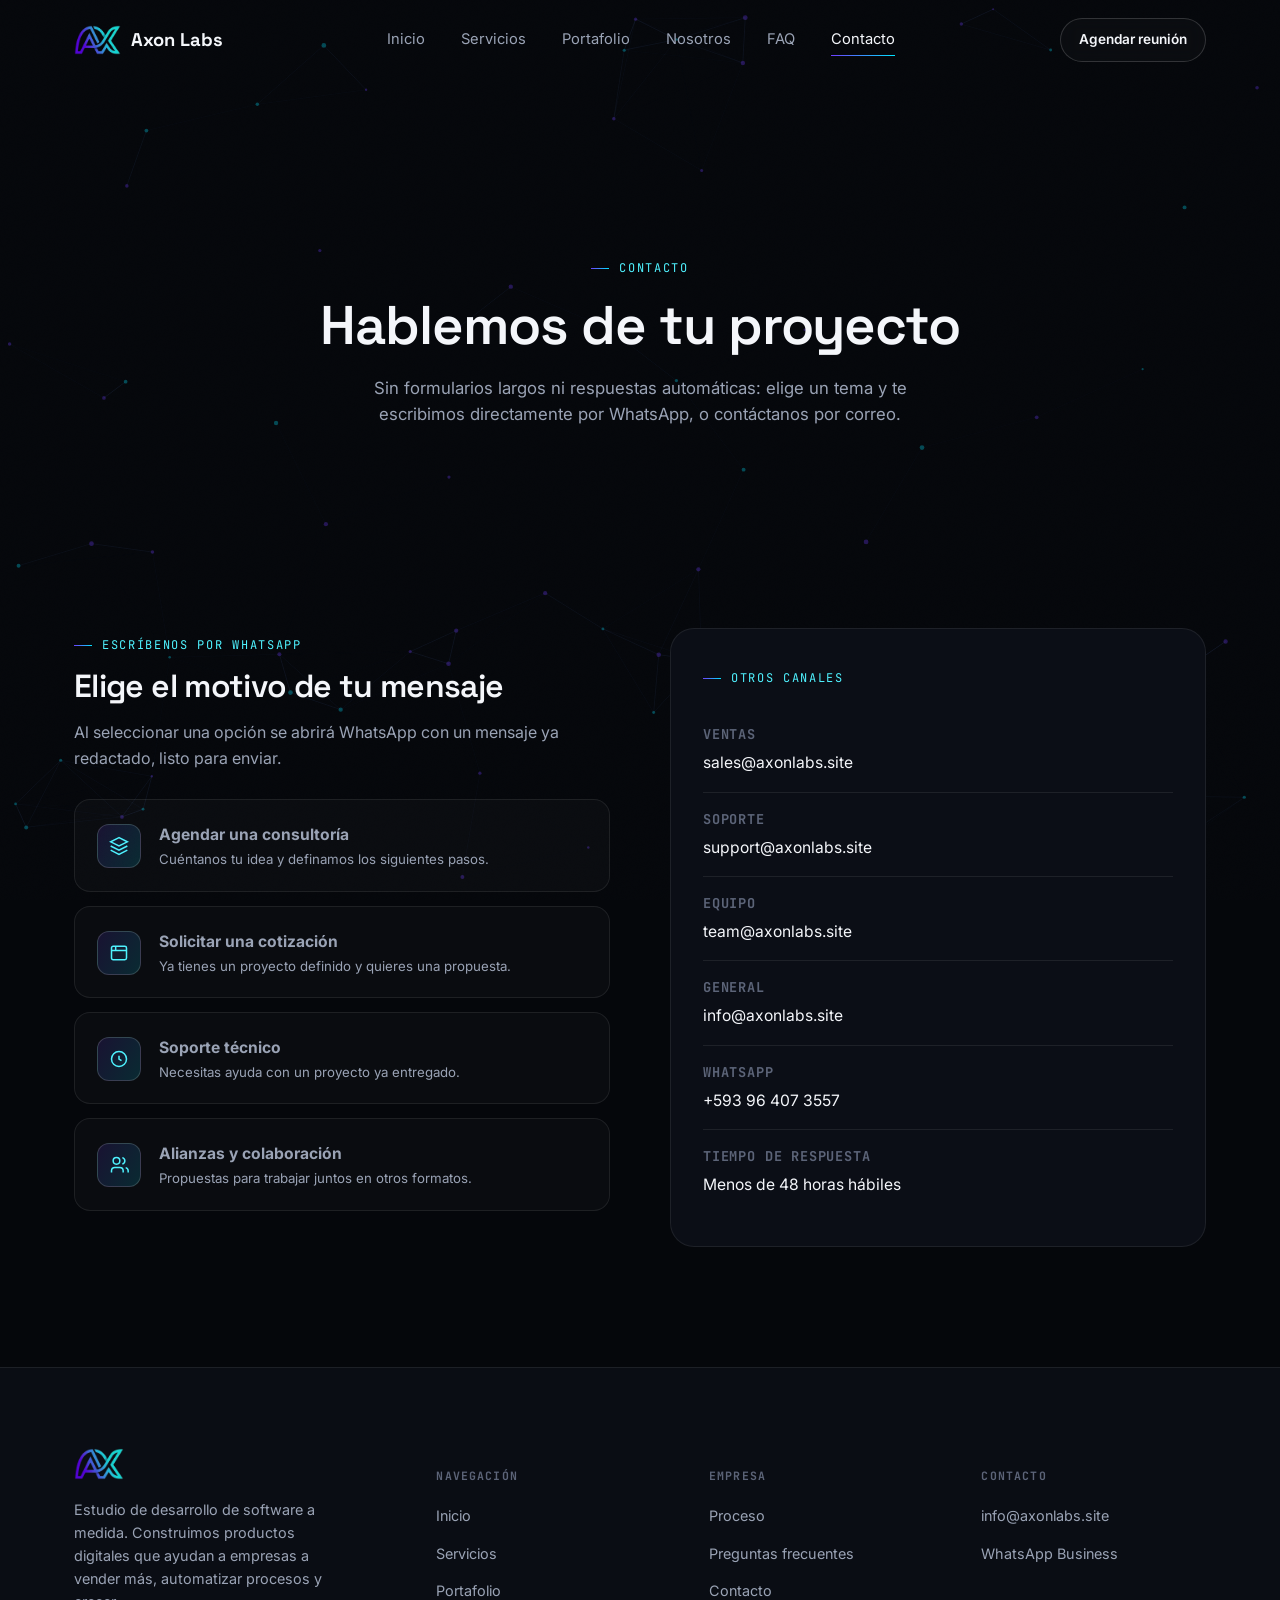
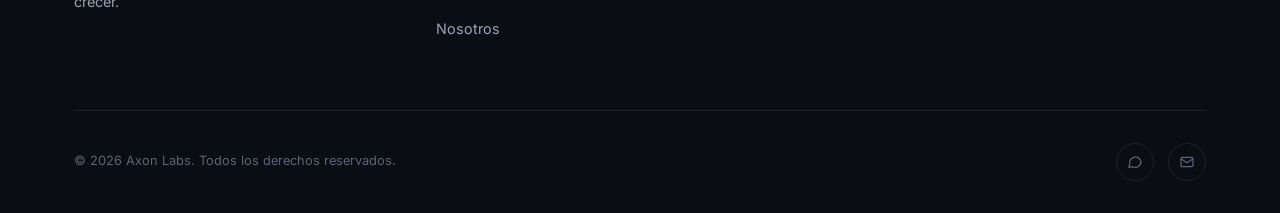
==== contacto.html @ 6f811371 "Add files via upload" ====
<!DOCTYPE html>
<html lang="es">
<head>
<meta charset="UTF-8">
<meta name="viewport" content="width=device-width, initial-scale=1.0">
<title>Contacto — Axon Labs</title>
<meta name="description" content="Agenda una reunión con Axon Labs por WhatsApp o escríbenos por correo. Sin formularios largos, respuesta directa.">
<link rel="canonical" href="https://axonlabs.site/contacto.html">
<meta property="og:type" content="website">
<meta property="og:title" content="Contacto — Axon Labs">
<meta property="og:description" content="Agenda una reunión con Axon Labs por WhatsApp o escríbenos por correo.">
<meta property="og:image" content="https://axonlabs.site/assets/og-image.png">
<meta property="og:url" content="https://axonlabs.site/contacto.html">
<link rel="icon" href="assets/favicon.ico" sizes="any">
<link rel="apple-touch-icon" href="assets/apple-touch-icon.png">
<link rel="manifest" href="assets/site.webmanifest">
<meta name="theme-color" content="#05070B">
<link rel="preconnect" href="https://fonts.googleapis.com">
<link rel="preconnect" href="https://fonts.gstatic.com" crossorigin>
<link href="https://fonts.googleapis.com/css2?family=Space+Grotesk:wght@500;600;700&family=Inter:wght@400;500;600;700&family=JetBrains+Mono:wght@400;500&display=swap" rel="stylesheet">
<link rel="stylesheet" href="css/style.css">
</head>
<body>
<a class="skip-link" href="#main">Saltar al contenido</a>
<canvas id="fx-canvas" aria-hidden="true"></canvas>
<div class="grain" aria-hidden="true"></div>

<header class="nav">
  <div class="container nav-inner">
    <a href="index.html" class="brand"><img src="assets/logo-mark-alpha.png" alt="Axon Labs">Axon Labs</a>
    <nav class="nav-links" id="nav-links">
      <a href="index.html" data-page="index.html">Inicio</a>
      <a href="servicios.html" data-page="servicios.html">Servicios</a>
      <a href="portafolio.html" data-page="portafolio.html">Portafolio</a>
      <a href="nosotros.html" data-page="nosotros.html">Nosotros</a>
      <a href="faq.html" data-page="faq.html">FAQ</a>
      <a href="contacto.html" data-page="contacto.html" class="active">Contacto</a>
    </nav>
    <div class="nav-actions">
      <a href="#agendar" class="btn btn-ghost btn-sm">Agendar reunión</a>
      <button class="nav-toggle" id="nav-toggle" aria-label="Abrir menú" aria-expanded="false">
        <svg viewBox="0 0 24 24" fill="none" stroke="currentColor" stroke-width="2"><line x1="3" y1="6" x2="21" y2="6"/><line x1="3" y1="12" x2="21" y2="12"/><line x1="3" y1="18" x2="21" y2="18"/></svg>
      </button>
    </div>
  </div>
</header>

<main id="main">
  <section class="page-hero">
    <div class="container">
      <span class="eyebrow">Contacto</span>
      <h1>Hablemos de tu proyecto</h1>
      <p>Sin formularios largos ni respuestas automáticas: elige un tema y te escribimos directamente por WhatsApp, o contáctanos por correo.</p>
    </div>
  </section>

  <section id="agendar">
    <div class="container">
      <div class="contact-grid">
        <div class="reveal">
          <span class="eyebrow">Escríbenos por WhatsApp</span>
          <h2 style="margin-top:14px;font-size:clamp(1.5rem,2.6vw,2rem);">Elige el motivo de tu mensaje</h2>
          <p style="color:var(--text-dim);margin:16px 0 28px;">Al seleccionar una opción se abrirá WhatsApp con un mensaje ya redactado, listo para enviar.</p>

          <a href="#" data-wa="consultoria" class="wa-option">
            <span class="wa-icon"><svg viewBox="0 0 24 24" fill="none" stroke="currentColor" stroke-width="1.8"><path d="M12 2 2 7l10 5 10-5-10-5zM2 17l10 5 10-5M2 12l10 5 10-5"/></svg></span>
            <span><strong>Agendar una consultoría</strong><span>Cuéntanos tu idea y definamos los siguientes pasos.</span></span>
          </a>
          <a href="#" data-wa="cotizacion" class="wa-option">
            <span class="wa-icon"><svg viewBox="0 0 24 24" fill="none" stroke="currentColor" stroke-width="1.8"><rect x="3" y="4" width="18" height="16" rx="2"/><path d="M3 9h18M8 4v5"/></svg></span>
            <span><strong>Solicitar una cotización</strong><span>Ya tienes un proyecto definido y quieres una propuesta.</span></span>
          </a>
          <a href="#" data-wa="soporte" class="wa-option">
            <span class="wa-icon"><svg viewBox="0 0 24 24" fill="none" stroke="currentColor" stroke-width="1.8"><circle cx="12" cy="12" r="9"/><path d="M12 8v4l3 2"/></svg></span>
            <span><strong>Soporte técnico</strong><span>Necesitas ayuda con un proyecto ya entregado.</span></span>
          </a>
          <a href="#" data-wa="alianza" class="wa-option">
            <span class="wa-icon"><svg viewBox="0 0 24 24" fill="none" stroke="currentColor" stroke-width="1.8"><path d="M17 21v-2a4 4 0 0 0-4-4H7a4 4 0 0 0-4 4v2M9 11a4 4 0 1 0 0-8 4 4 0 0 0 0 8ZM23 21v-2a4 4 0 0 0-3-3.87M16 3.13a4 4 0 0 1 0 7.75"/></svg></span>
            <span><strong>Alianzas y colaboración</strong><span>Propuestas para trabajar juntos en otros formatos.</span></span>
          </a>
        </div>

        <div class="reveal reveal-delay-1">
          <div class="contact-info-card">
            <span class="eyebrow">Otros canales</span>
            <div class="row" style="margin-top:20px;">
              <div>
                <strong>Ventas</strong>
                <a href="mailto:sales@axonlabs.site">sales@axonlabs.site</a>
              </div>
            </div>
            <div class="row">
              <div>
                <strong>Soporte</strong>
                <a href="mailto:support@axonlabs.site">support@axonlabs.site</a>
              </div>
            </div>
            <div class="row">
              <div>
                <strong>Equipo</strong>
                <a href="mailto:team@axonlabs.site">team@axonlabs.site</a>
              </div>
            </div>
            <div class="row">
              <div>
                <strong>General</strong>
                <a href="mailto:info@axonlabs.site">info@axonlabs.site</a>
              </div>
            </div>
            <div class="row">
              <div>
                <strong>WhatsApp</strong>
                <span class="val">+593 96 407 3557</span>
              </div>
            </div>
            <div class="row">
              <div>
                <strong>Tiempo de respuesta</strong>
                <span class="val">Menos de 48 horas hábiles</span>
              </div>
            </div>
          </div>
        </div>
      </div>
    </div>
  </section>
</main>

<footer>
  <div class="container">
    <div class="footer-grid">
      <div class="footer-brand">
        <img src="assets/logo-mark-alpha.png" alt="Axon Labs">
        <p>Estudio de desarrollo de software a medida. Construimos productos digitales que ayudan a empresas a vender más, automatizar procesos y crecer.</p>
      </div>
      <div class="footer-col">
        <h5>Navegación</h5>
        <ul><li><a href="index.html">Inicio</a></li><li><a href="servicios.html">Servicios</a></li><li><a href="portafolio.html">Portafolio</a></li><li><a href="nosotros.html">Nosotros</a></li></ul>
      </div>
      <div class="footer-col">
        <h5>Empresa</h5>
        <ul><li><a href="nosotros.html#proceso">Proceso</a></li><li><a href="faq.html">Preguntas frecuentes</a></li><li><a href="contacto.html">Contacto</a></li></ul>
      </div>
      <div class="footer-col">
        <h5>Contacto</h5>
        <ul><li><a href="mailto:info@axonlabs.site">info@axonlabs.site</a></li><li><a href="https://wa.me/593964073557" target="_blank" rel="noopener">WhatsApp Business</a></li></ul>
      </div>
    </div>
    <div class="footer-bottom">
      <span>© <span id="year"></span> Axon Labs. Todos los derechos reservados.</span>
      <div class="footer-social">
        <a href="https://wa.me/593964073557" target="_blank" rel="noopener" aria-label="WhatsApp"><svg viewBox="0 0 24 24" fill="none" stroke="currentColor" stroke-width="1.8"><path d="M21 11.5a8.5 8.5 0 0 1-12.4 7.5L3 20l1.1-5.4A8.5 8.5 0 1 1 21 11.5Z"/></svg></a>
        <a href="mailto:info@axonlabs.site" aria-label="Correo"><svg viewBox="0 0 24 24" fill="none" stroke="currentColor" stroke-width="1.8"><rect x="3" y="5" width="18" height="14" rx="2"/><path d="m3 7 9 6 9-6"/></svg></a>
      </div>
    </div>
  </div>
</footer>

<script>document.getElementById('year').textContent = new Date().getFullYear();</script>
<script src="js/main.js"></script>
<script src="js/contact.js"></script>
</body>
</html>
---- css/style.css ----
/* ============================================================
   AXON LABS — Design System
   Base: #05070B · Violet: #6F3DFF · Cyan: #00E5FF
   ============================================================ */

:root{
  --bg:            #05070B;
  --bg-elevated:   #0A0D14;
  --bg-card:       #0B0E16;
  --violet:        #6F3DFF;
  --violet-2:      #8B5CFF;
  --cyan:          #00E5FF;
  --cyan-2:        #4FF2FF;
  --text:          #F4F6FA;
  --text-dim:      #9AA3B5;
  --text-faint:    #5C6478;
  --border:        rgba(255,255,255,.08);
  --border-strong: rgba(255,255,255,.16);
  --surface:       rgba(255,255,255,.025);
  --surface-hover: rgba(255,255,255,.05);
  --glass:         rgba(12,15,22,.55);

  --grad-brand:    linear-gradient(120deg, var(--violet) 0%, var(--cyan) 100%);
  --grad-brand-soft: linear-gradient(120deg, rgba(111,61,255,.14) 0%, rgba(0,229,255,.14) 100%);
  --grad-text:     linear-gradient(100deg, #B9A4FF 0%, var(--cyan-2) 100%);

  --font-display: 'Space Grotesk', 'General Sans', sans-serif;
  --font-body:    'Inter', sans-serif;
  --font-mono:    'JetBrains Mono', monospace;

  --container: 1180px;
  --radius-sm: 10px;
  --radius-md: 16px;
  --radius-lg: 24px;

  --ease: cubic-bezier(.16,1,.3,1);
  --ease-soft: cubic-bezier(.4,0,.2,1);
}

*, *::before, *::after{ box-sizing:border-box; }
html{ scroll-behavior:smooth; }
@media (prefers-reduced-motion: reduce){
  html{ scroll-behavior:auto; }
  *, *::before, *::after{ animation-duration:.001ms !important; animation-iteration-count:1 !important; transition-duration:.001ms !important; scroll-behavior:auto !important; }
}

body{
  margin:0;
  background:var(--bg);
  color:var(--text);
  font-family:var(--font-body);
  font-size:16px;
  line-height:1.6;
  -webkit-font-smoothing:antialiased;
  text-rendering:optimizeLegibility;
  overflow-x:hidden;
}

img{ max-width:100%; display:block; }
a{ color:inherit; text-decoration:none; }
ul{ margin:0; padding:0; list-style:none; }
button{ font-family:inherit; }

::selection{ background:var(--violet); color:#fff; }

:focus-visible{
  outline:2px solid var(--cyan);
  outline-offset:3px;
  border-radius:4px;
}

.container{
  width:100%;
  max-width:var(--container);
  margin:0 auto;
  padding:0 24px;
}

@media (max-width:640px){
  .container{ padding:0 20px; }
}

/* ---------- Typography ---------- */
h1,h2,h3,h4{
  font-family:var(--font-display);
  font-weight:600;
  line-height:1.08;
  letter-spacing:-.02em;
  margin:0;
}
.eyebrow{
  font-family:var(--font-mono);
  font-size:.75rem;
  letter-spacing:.14em;
  text-transform:uppercase;
  color:var(--cyan-2);
  display:inline-flex;
  align-items:center;
  gap:10px;
}
.eyebrow::before{
  content:'';
  width:18px; height:1px;
  background:var(--grad-brand);
}
.section-head{
  max-width:640px;
  margin-bottom:56px;
}
.section-head h2{
  font-size:clamp(1.9rem, 3.4vw, 2.7rem);
  margin-top:14px;
}
.section-head p{
  color:var(--text-dim);
  font-size:1.05rem;
  margin-top:16px;
  max-width:560px;
}
.section-head.center{ margin-left:auto; margin-right:auto; text-align:center; }
.section-head.center p{ margin-left:auto; margin-right:auto; }

.text-gradient{
  background:var(--grad-text);
  -webkit-background-clip:text;
  background-clip:text;
  color:transparent;
}

section{ position:relative; padding:120px 0; }
@media (max-width:768px){ section{ padding:80px 0; } }

.divider{
  height:1px;
  background:linear-gradient(90deg, transparent, var(--border-strong) 50%, transparent);
  border:none;
  margin:0;
}

/* ---------- Buttons ---------- */
.btn{
  position:relative;
  display:inline-flex;
  align-items:center;
  justify-content:center;
  gap:8px;
  font-family:var(--font-body);
  font-weight:600;
  font-size:.95rem;
  padding:14px 26px;
  border-radius:999px;
  border:1px solid transparent;
  cursor:pointer;
  transition:transform .35s var(--ease), box-shadow .35s var(--ease), border-color .35s var(--ease), background .35s var(--ease);
  white-space:nowrap;
}
.btn:active{ transform:translateY(1px) scale(.99); }

.btn-primary{
  background:var(--grad-brand);
  color:#05070B;
  font-weight:700;
  box-shadow:0 0 0 0 rgba(111,61,255,0);
}
.btn-primary:hover{
  box-shadow:0 8px 30px -6px rgba(111,61,255,.55), 0 0 24px -4px rgba(0,229,255,.35);
  transform:translateY(-2px);
}

.btn-ghost{
  background:var(--surface);
  color:var(--text);
  border-color:var(--border-strong);
  backdrop-filter:blur(8px);
}
.btn-ghost:hover{
  background:var(--surface-hover);
  border-color:rgba(0,229,255,.4);
  transform:translateY(-2px);
}

.btn-sm{ padding:10px 18px; font-size:.85rem; }

.btn svg{ width:16px; height:16px; transition:transform .3s var(--ease); }
.btn:hover svg.arrow{ transform:translateX(3px); }

/* ---------- Nav ---------- */
.nav{
  position:fixed; top:0; left:0; right:0; z-index:100;
  padding:18px 0;
  transition:padding .35s var(--ease), background .35s var(--ease), border-color .35s var(--ease);
  border-bottom:1px solid transparent;
}
.nav.scrolled{
  padding:12px 0;
  background:var(--glass);
  backdrop-filter:blur(16px) saturate(140%);
  -webkit-backdrop-filter:blur(16px) saturate(140%);
  border-bottom:1px solid var(--border);
}
.nav-inner{
  display:flex; align-items:center; justify-content:space-between;
}
.brand{ display:flex; align-items:center; gap:10px; font-family:var(--font-display); font-weight:700; font-size:1.15rem; }
.brand img{ height:30px; width:auto; }
.nav-links{ display:flex; align-items:center; gap:36px; }
.nav-links a{
  font-size:.92rem; color:var(--text-dim); position:relative; padding:4px 0;
  transition:color .25s var(--ease);
}
.nav-links a::after{
  content:''; position:absolute; left:0; bottom:0; width:0; height:1px;
  background:var(--grad-brand); transition:width .3s var(--ease);
}
.nav-links a:hover, .nav-links a.active{ color:var(--text); }
.nav-links a:hover::after, .nav-links a.active::after{ width:100%; }
.nav-actions{ display:flex; align-items:center; gap:14px; }
.nav-toggle{
  display:none; background:none; border:none; color:var(--text); width:40px; height:40px;
  align-items:center; justify-content:center; cursor:pointer;
}
.nav-toggle svg{ width:22px; height:22px; }

@media (max-width:900px){
  .nav-links{
    position:fixed; inset:64px 0 0 0; height:calc(100vh - 64px);
    flex-direction:column; justify-content:flex-start; gap:0;
    background:var(--bg); padding:20px 24px;
    transform:translateX(100%); transition:transform .4s var(--ease);
  }
  .nav-links.open{ transform:translateX(0); }
  .nav-links a{ width:100%; padding:18px 0; border-bottom:1px solid var(--border); font-size:1.05rem; }
  .nav-toggle{ display:flex; }
  .nav-actions .btn-ghost{ display:none; }
}

/* ---------- Background FX ---------- */
#fx-canvas{
  position:fixed; inset:0; z-index:0; pointer-events:none; opacity:.55;
}
.grain{
  position:fixed; inset:0; z-index:1; pointer-events:none; opacity:.025; mix-blend-mode:overlay;
  background-image:url("data:image/svg+xml,%3Csvg xmlns='http://www.w3.org/2000/svg' width='120' height='120'%3E%3Cfilter id='n'%3E%3CfeTurbulence type='fractalNoise' baseFrequency='0.9' numOctaves='2' stitchTiles='stitch'/%3E%3C/filter%3E%3Crect width='100%25' height='100%25' filter='url(%23n)'/%3E%3C/svg%3E");
}
main, .nav, footer{ position:relative; z-index:2; }

.glow-orb{
  position:absolute; border-radius:50%; filter:blur(90px); pointer-events:none; z-index:0;
}

/* ---------- Reveal on scroll ---------- */
.reveal{ opacity:0; transform:translateY(24px); transition:opacity .8s var(--ease), transform .8s var(--ease); }
.reveal.in{ opacity:1; transform:none; }
.reveal-delay-1{ transition-delay:.08s; }
.reveal-delay-2{ transition-delay:.16s; }
.reveal-delay-3{ transition-delay:.24s; }
.reveal-delay-4{ transition-delay:.32s; }

/* ============================================================
   HERO
   ============================================================ */
.hero{
  padding:190px 0 120px;
  min-height:92vh;
  display:flex; align-items:center;
  position:relative;
  overflow:hidden;
}
.hero-grid{
  position:absolute; inset:0; z-index:0;
  background-image:
    linear-gradient(rgba(255,255,255,.035) 1px, transparent 1px),
    linear-gradient(90deg, rgba(255,255,255,.035) 1px, transparent 1px);
  background-size:64px 64px;
  mask-image:radial-gradient(ellipse 60% 50% at 50% 30%, black 10%, transparent 75%);
}
.hero-content{ position:relative; z-index:2; max-width:840px; margin:0 auto; text-align:center; }
.hero-badge{
  display:inline-flex; align-items:center; gap:8px;
  font-family:var(--font-mono); font-size:.72rem; letter-spacing:.1em; text-transform:uppercase;
  color:var(--cyan-2); background:var(--surface); border:1px solid var(--border-strong);
  padding:8px 16px; border-radius:999px; margin-bottom:28px;
}
.hero-badge .dot{ width:6px; height:6px; border-radius:50%; background:var(--cyan); box-shadow:0 0 10px var(--cyan); animation:pulse-dot 2s ease-in-out infinite; }
@keyframes pulse-dot{ 0%,100%{ opacity:1; } 50%{ opacity:.3; } }

.hero h1{
  font-size:clamp(2.6rem, 6vw, 4.6rem);
  letter-spacing:-.03em;
}
.hero h1 span{ display:block; }
.hero p.lead{
  margin:28px auto 0; max-width:600px;
  font-size:clamp(1.05rem, 1.6vw, 1.25rem);
  color:var(--text-dim);
}
.hero-cta{ display:flex; gap:16px; justify-content:center; margin-top:44px; flex-wrap:wrap; }

.hero-logo-mark{
  width:min(120px, 20vw); margin:0 auto 36px; opacity:.95;
  filter:drop-shadow(0 0 40px rgba(111,61,255,.35));
  animation:float-logo 6s ease-in-out infinite;
}
@keyframes float-logo{ 0%,100%{ transform:translateY(0); } 50%{ transform:translateY(-10px); } }

.hero-trust{
  margin-top:90px; display:flex; align-items:center; justify-content:center; gap:14px;
  color:var(--text-faint); font-size:.8rem; font-family:var(--font-mono); letter-spacing:.04em;
}
.hero-trust .line{ height:1px; width:40px; background:var(--border-strong); }

/* ---------- Stats strip ---------- */
.stats{
  padding:70px 0;
  border-top:1px solid var(--border); border-bottom:1px solid var(--border);
  background:var(--surface);
}
.stats-grid{
  display:grid; grid-template-columns:repeat(4,1fr); gap:32px; text-align:center;
}
.stat-num{
  font-family:var(--font-display); font-weight:700;
  font-size:clamp(2rem, 3.4vw, 2.6rem);
  background:var(--grad-text); -webkit-background-clip:text; background-clip:text; color:transparent;
}
.stat-label{ margin-top:8px; font-size:.85rem; color:var(--text-dim); }
.stats-note{ text-align:center; margin-top:36px; font-size:.78rem; color:var(--text-faint); font-family:var(--font-mono); }
@media (max-width:768px){ .stats-grid{ grid-template-columns:repeat(2,1fr); gap:40px 24px; } }

/* ============================================================
   CARDS
   ============================================================ */
.card{
  background:var(--bg-card);
  border:1px solid var(--border);
  border-radius:var(--radius-lg);
  padding:32px;
  position:relative;
  overflow:hidden;
  transition:transform .45s var(--ease), border-color .45s var(--ease), background .45s var(--ease);
}
.card::before{
  content:''; position:absolute; inset:0; border-radius:inherit; padding:1px;
  background:var(--grad-brand-soft); opacity:0; transition:opacity .45s var(--ease);
  -webkit-mask:linear-gradient(#000 0 0) content-box, linear-gradient(#000 0 0);
  -webkit-mask-composite:xor; mask-composite:exclude;
  pointer-events:none;
}
.card:hover{ transform:translateY(-6px); border-color:transparent; background:#0D1119; }
.card:hover::before{ opacity:1; }

.icon-tile{
  width:48px; height:48px; border-radius:14px;
  display:flex; align-items:center; justify-content:center;
  background:var(--grad-brand-soft); border:1px solid var(--border-strong);
  margin-bottom:22px;
}
.icon-tile svg{ width:22px; height:22px; stroke:var(--cyan-2); }

/* ---------- Services grid ---------- */
.grid-3{ display:grid; grid-template-columns:repeat(3,1fr); gap:24px; }
.grid-2{ display:grid; grid-template-columns:repeat(2,1fr); gap:24px; }
@media (max-width:900px){ .grid-3{ grid-template-columns:repeat(2,1fr); } }
@media (max-width:640px){ .grid-3, .grid-2{ grid-template-columns:1fr; } }

.card h3{ font-size:1.2rem; margin-bottom:12px; }
.card p{ color:var(--text-dim); font-size:.95rem; }
.card-tag{
  display:inline-block; margin-top:20px; font-family:var(--font-mono); font-size:.72rem;
  color:var(--cyan-2); letter-spacing:.06em; text-transform:uppercase;
}

/* ---------- Stack / Tech pills ---------- */
.stack-cloud{ display:flex; flex-wrap:wrap; gap:14px; }
.pill{
  display:inline-flex; align-items:center; gap:10px;
  padding:12px 20px; border-radius:999px;
  background:var(--surface); border:1px solid var(--border);
  font-family:var(--font-mono); font-size:.85rem; color:var(--text);
  transition:border-color .3s var(--ease), background .3s var(--ease), transform .3s var(--ease);
}
.pill:hover{ border-color:rgba(0,229,255,.4); background:var(--surface-hover); transform:translateY(-2px); }
.pill .dotc{ width:7px; height:7px; border-radius:50%; background:var(--grad-brand); }

/* ---------- Process / timeline ---------- */
.process-list{ display:flex; flex-direction:column; }
.process-item{
  display:grid; grid-template-columns:90px 1fr; gap:28px;
  padding:36px 0; border-top:1px solid var(--border);
  position:relative;
}
.process-item:last-child{ border-bottom:1px solid var(--border); }
.process-num{
  font-family:var(--font-mono); font-size:.85rem; color:var(--text-faint);
  padding-top:4px;
}
.process-item h3{ font-size:1.3rem; margin-bottom:10px; }
.process-item p{ color:var(--text-dim); max-width:560px; }
.process-item .process-tag{
  font-family:var(--font-mono); font-size:.72rem; color:var(--cyan-2); text-transform:uppercase; letter-spacing:.08em;
}
@media (max-width:640px){ .process-item{ grid-template-columns:1fr; gap:10px; } }

/* ---------- Portfolio ---------- */
.project-card{
  border:1px solid var(--border); border-radius:var(--radius-lg); overflow:hidden;
  background:var(--bg-card); transition:transform .5s var(--ease), border-color .5s var(--ease);
  display:flex; flex-direction:column;
}
.project-card:hover{ transform:translateY(-8px); border-color:rgba(0,229,255,.3); }
.project-thumb{
  aspect-ratio:16/10; width:100%;
  background:linear-gradient(135deg, rgba(111,61,255,.18), rgba(0,229,255,.14));
  display:flex; align-items:center; justify-content:center;
  position:relative; overflow:hidden;
}
.project-thumb img{ width:100%; height:100%; object-fit:cover; }
.project-thumb .ph-mark{ width:56px; opacity:.5; }
.project-badge{
  position:absolute; top:14px; left:14px;
  font-family:var(--font-mono); font-size:.65rem; text-transform:uppercase; letter-spacing:.08em;
  background:rgba(5,7,11,.7); border:1px solid var(--border-strong); backdrop-filter:blur(6px);
  padding:6px 12px; border-radius:999px; color:var(--cyan-2);
}
.project-body{ padding:26px 26px 28px; flex:1; display:flex; flex-direction:column; }
.project-body h3{ font-size:1.15rem; margin-bottom:8px; }
.project-body p{ color:var(--text-dim); font-size:.9rem; flex:1; }
.project-tags{ display:flex; flex-wrap:wrap; gap:8px; margin-top:16px; }
.project-tags span{
  font-family:var(--font-mono); font-size:.68rem; color:var(--text-dim);
  border:1px solid var(--border); padding:4px 10px; border-radius:999px;
}
.project-link{ margin-top:18px; font-size:.85rem; font-weight:600; display:inline-flex; align-items:center; gap:6px; color:var(--cyan-2); }

/* ---------- Benefits ---------- */
.benefit-row{ display:grid; grid-template-columns:1fr 1fr; gap:60px; align-items:center; }
.benefit-list li{
  display:flex; gap:16px; padding:18px 0; border-top:1px solid var(--border);
}
.benefit-list li:last-child{ border-bottom:1px solid var(--border); }
.benefit-check{
  width:26px; height:26px; border-radius:8px; flex-shrink:0;
  background:var(--grad-brand-soft); border:1px solid var(--border-strong);
  display:flex; align-items:center; justify-content:center; margin-top:2px;
}
.benefit-check svg{ width:14px; height:14px; stroke:var(--cyan-2); }
.benefit-list h4{ font-size:1rem; margin-bottom:4px; font-family:var(--font-body); font-weight:600; }
.benefit-list p{ color:var(--text-dim); font-size:.9rem; margin:0; }
@media (max-width:900px){ .benefit-row{ grid-template-columns:1fr; gap:32px; } }

/* ---------- Clients "coming soon" ---------- */
.clients-strip{
  display:flex; gap:20px; flex-wrap:wrap; justify-content:center;
}
.client-slot{
  width:160px; height:80px; border-radius:var(--radius-md);
  border:1px dashed var(--border-strong); background:var(--surface);
  display:flex; align-items:center; justify-content:center;
  font-family:var(--font-mono); font-size:.7rem; color:var(--text-faint); text-transform:uppercase; letter-spacing:.08em;
}

/* ---------- FAQ ---------- */
.faq-item{ border-top:1px solid var(--border); }
.faq-list{ border-bottom:1px solid var(--border); }
.faq-q{
  width:100%; display:flex; align-items:center; justify-content:space-between; gap:20px;
  background:none; border:none; color:var(--text); text-align:left; cursor:pointer;
  padding:26px 0; font-family:var(--font-display); font-size:1.05rem; font-weight:600;
}
.faq-q .plus{
  width:28px; height:28px; border-radius:50%; border:1px solid var(--border-strong);
  display:flex; align-items:center; justify-content:center; flex-shrink:0; position:relative;
  transition:transform .4s var(--ease), border-color .4s var(--ease);
}
.faq-q .plus::before, .faq-q .plus::after{
  content:''; position:absolute; background:var(--text); transition:opacity .3s var(--ease);
}
.faq-q .plus::before{ width:10px; height:1px; }
.faq-q .plus::after{ width:1px; height:10px; }
.faq-item.open .faq-q .plus{ transform:rotate(135deg); border-color:var(--cyan); }
.faq-a{ max-height:0; overflow:hidden; transition:max-height .45s var(--ease), padding .45s var(--ease); }
.faq-item.open .faq-a{ max-height:400px; padding-bottom:26px; }
.faq-a p{ color:var(--text-dim); max-width:640px; }

/* ---------- Final CTA ---------- */
.cta-final{
  border-radius:var(--radius-lg);
  padding:80px 40px;
  text-align:center;
  position:relative; overflow:hidden;
  border:1px solid var(--border-strong);
  background:radial-gradient(circle at 30% 20%, rgba(111,61,255,.22), transparent 60%),
             radial-gradient(circle at 75% 80%, rgba(0,229,255,.18), transparent 55%),
             var(--bg-elevated);
}
.cta-final h2{ font-size:clamp(1.8rem, 4vw, 2.6rem); max-width:680px; margin:0 auto; }
.cta-final p{ color:var(--text-dim); max-width:520px; margin:20px auto 36px; }

/* ============================================================
   FOOTER
   ============================================================ */
footer{
  border-top:1px solid var(--border);
  padding:80px 0 32px;
  background:var(--bg-elevated);
}
.footer-grid{
  display:grid; grid-template-columns:1.4fr repeat(3,1fr); gap:48px;
  padding-bottom:56px;
}
.footer-brand img{ height:32px; margin-bottom:18px; }
.footer-brand p{ color:var(--text-dim); font-size:.9rem; max-width:280px; }
.footer-col h5{
  font-family:var(--font-mono); font-size:.72rem; text-transform:uppercase; letter-spacing:.1em;
  color:var(--text-faint); margin-bottom:18px;
}
.footer-col ul li{ margin-bottom:12px; }
.footer-col a{ color:var(--text-dim); font-size:.9rem; transition:color .25s var(--ease); }
.footer-col a:hover{ color:var(--cyan-2); }
.footer-bottom{
  display:flex; justify-content:space-between; align-items:center; flex-wrap:wrap; gap:16px;
  padding-top:32px; border-top:1px solid var(--border);
  font-size:.8rem; color:var(--text-faint);
}
.footer-social{ display:flex; gap:14px; }
.footer-social a{
  width:38px; height:38px; border-radius:50%; border:1px solid var(--border);
  display:flex; align-items:center; justify-content:center; transition:border-color .3s var(--ease), transform .3s var(--ease);
}
.footer-social a:hover{ border-color:var(--cyan); transform:translateY(-3px); }
.footer-social svg{ width:16px; height:16px; }

@media (max-width:900px){
  .footer-grid{ grid-template-columns:1fr 1fr; }
}
@media (max-width:600px){
  .footer-grid{ grid-template-columns:1fr; gap:36px; }
}

/* ---------- Page hero (inner pages) ---------- */
.page-hero{ padding:170px 0 80px; text-align:center; }
.page-hero .eyebrow{ justify-content:center; }
.page-hero h1{ font-size:clamp(2.2rem,5vw,3.4rem); margin-top:18px; }
.page-hero p{ color:var(--text-dim); max-width:600px; margin:20px auto 0; font-size:1.05rem; }

/* ---------- Contact ---------- */
.contact-grid{ display:grid; grid-template-columns:1fr 1fr; gap:60px; }
@media (max-width:900px){ .contact-grid{ grid-template-columns:1fr; gap:40px; } }
.wa-option{
  display:flex; align-items:center; gap:18px; width:100%;
  padding:20px 22px; border-radius:var(--radius-md);
  background:var(--surface); border:1px solid var(--border);
  cursor:pointer; text-align:left; margin-bottom:14px;
  transition:border-color .3s var(--ease), background .3s var(--ease), transform .3s var(--ease);
}
.wa-option:hover{ border-color:rgba(0,229,255,.4); background:var(--surface-hover); transform:translateX(4px); }
.wa-option .wa-icon{
  width:44px; height:44px; border-radius:12px; flex-shrink:0;
  background:var(--grad-brand-soft); border:1px solid var(--border-strong);
  display:flex; align-items:center; justify-content:center;
}
.wa-option .wa-icon svg{ width:20px; height:20px; stroke:var(--cyan-2); }
.wa-option strong{ display:block; font-size:.98rem; }
.wa-option span{ display:block; color:var(--text-dim); font-size:.83rem; margin-top:2px; }

.contact-info-card{
  background:var(--bg-card); border:1px solid var(--border); border-radius:var(--radius-lg); padding:32px;
}
.contact-info-card .row{ display:flex; align-items:flex-start; gap:16px; padding:16px 0; border-top:1px solid var(--border); }
.contact-info-card .row:first-of-type{ border-top:none; }
.contact-info-card .row strong{ display:block; font-size:.85rem; color:var(--text-faint); font-family:var(--font-mono); text-transform:uppercase; letter-spacing:.06em; margin-bottom:4px; }
.contact-info-card .row a, .contact-info-card .row span.val{ color:var(--text); font-size:.98rem; }
.contact-info-card .row a:hover{ color:var(--cyan-2); }

/* utilities */
.mt-0{ margin-top:0 !important; }
.center-text{ text-align:center; }
.tag-demo{
  display:inline-block; font-family:var(--font-mono); font-size:.65rem; text-transform:uppercase; letter-spacing:.06em;
  color:#FFC24B; background:rgba(255,194,75,.1); border:1px solid rgba(255,194,75,.3);
  padding:3px 9px; border-radius:999px; margin-left:10px; vertical-align:middle;
}

.skip-link{
  position:absolute; left:-9999px; top:0; background:var(--cyan); color:#05070B; padding:12px 20px; z-index:1000; border-radius:0 0 8px 0; font-weight:700;
}
.skip-link:focus{ left:0; }
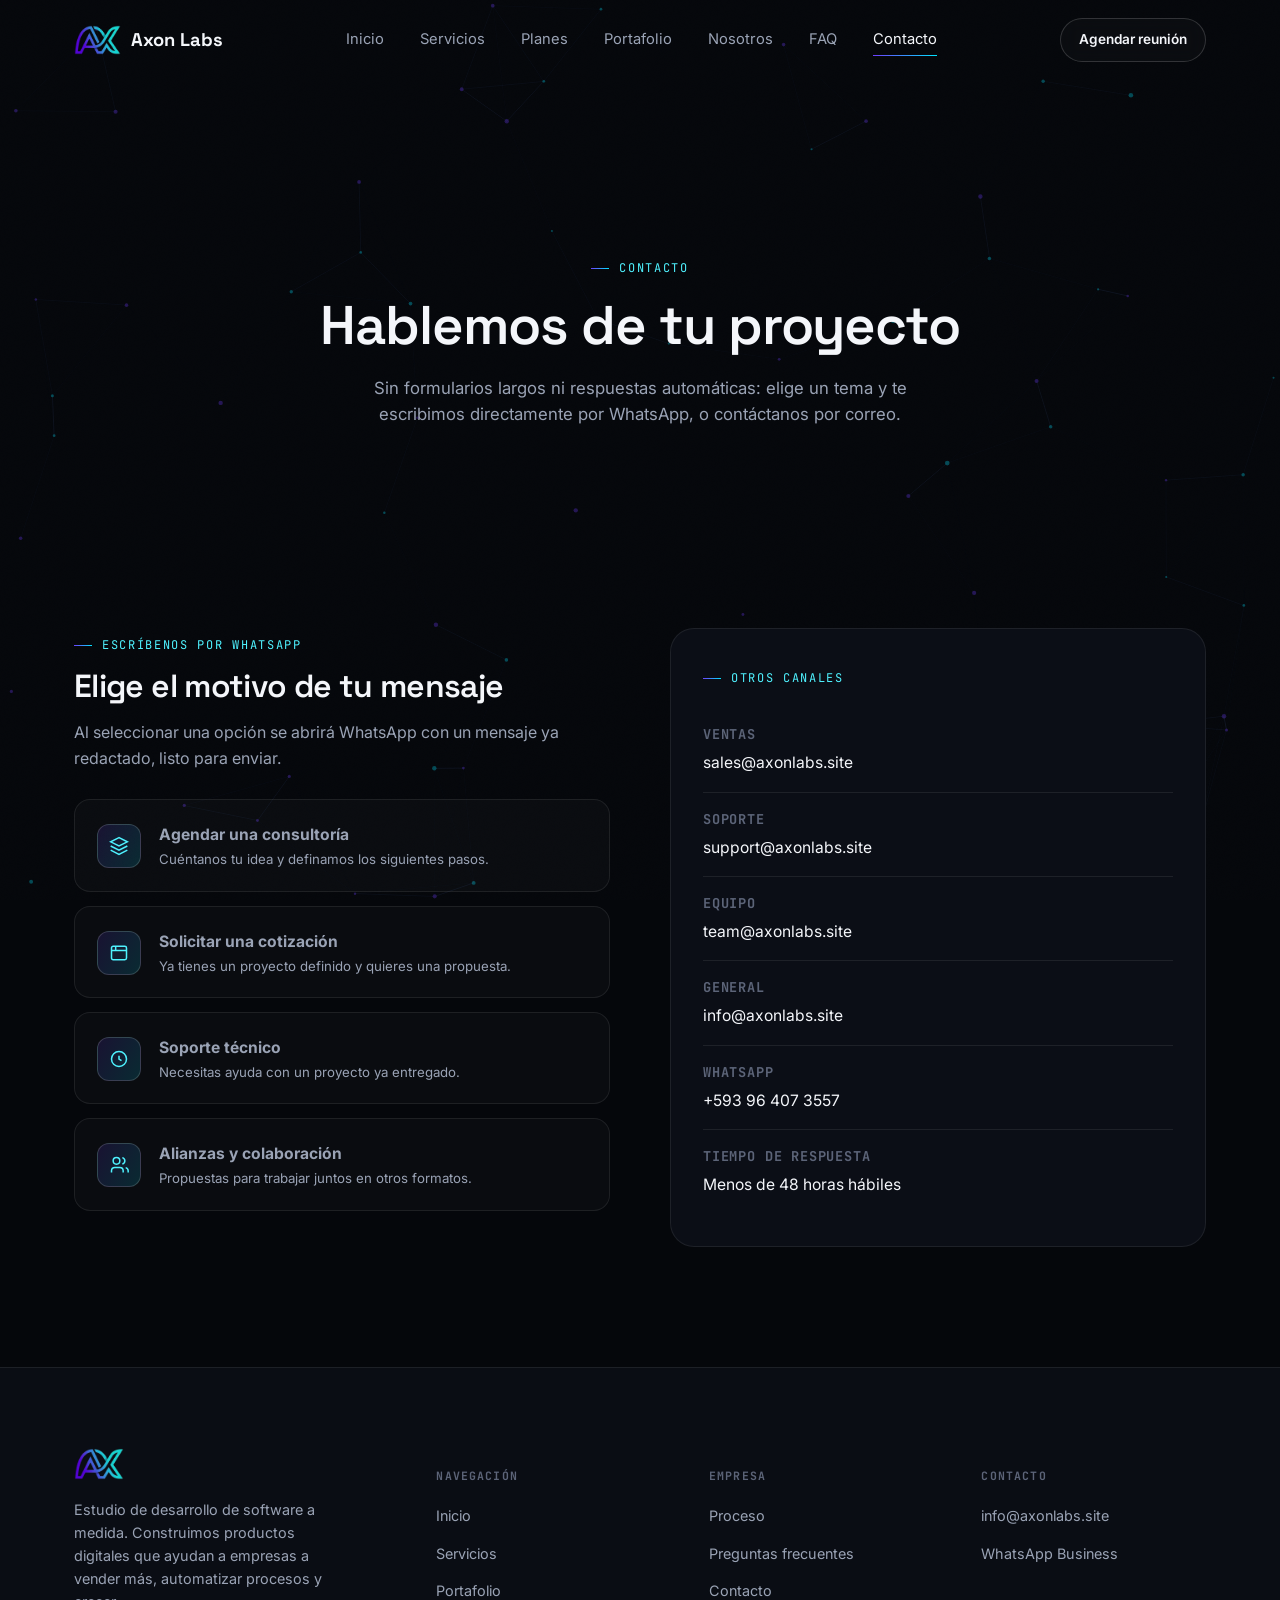
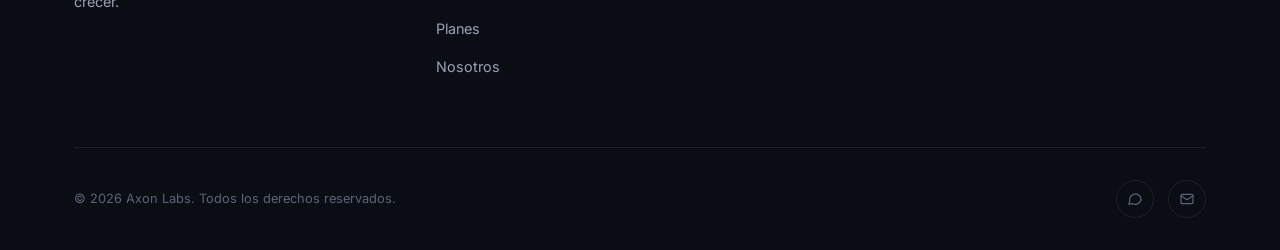
==== commit 2bd129fb: "Changes: Agregamos la pestaña Planes" ====
--- a/contacto.html
+++ b/contacto.html
@@ -31,6 +31,7 @@
     <nav class="nav-links" id="nav-links">
       <a href="index.html" data-page="index.html">Inicio</a>
       <a href="servicios.html" data-page="servicios.html">Servicios</a>
+      <a href="planes.html" data-page="planes.html">Planes</a>
       <a href="portafolio.html" data-page="portafolio.html">Portafolio</a>
       <a href="nosotros.html" data-page="nosotros.html">Nosotros</a>
       <a href="faq.html" data-page="faq.html">FAQ</a>
@@ -135,7 +136,7 @@
       </div>
       <div class="footer-col">
         <h5>Navegación</h5>
-        <ul><li><a href="index.html">Inicio</a></li><li><a href="servicios.html">Servicios</a></li><li><a href="portafolio.html">Portafolio</a></li><li><a href="nosotros.html">Nosotros</a></li></ul>
+        <ul><li><a href="index.html">Inicio</a></li><li><a href="servicios.html">Servicios</a></li><li><a href="portafolio.html">Portafolio</a></li><li><a href="planes.html">Planes</a></li><li><a href="nosotros.html">Nosotros</a></li></ul>
       </div>
       <div class="footer-col">
         <h5>Empresa</h5>
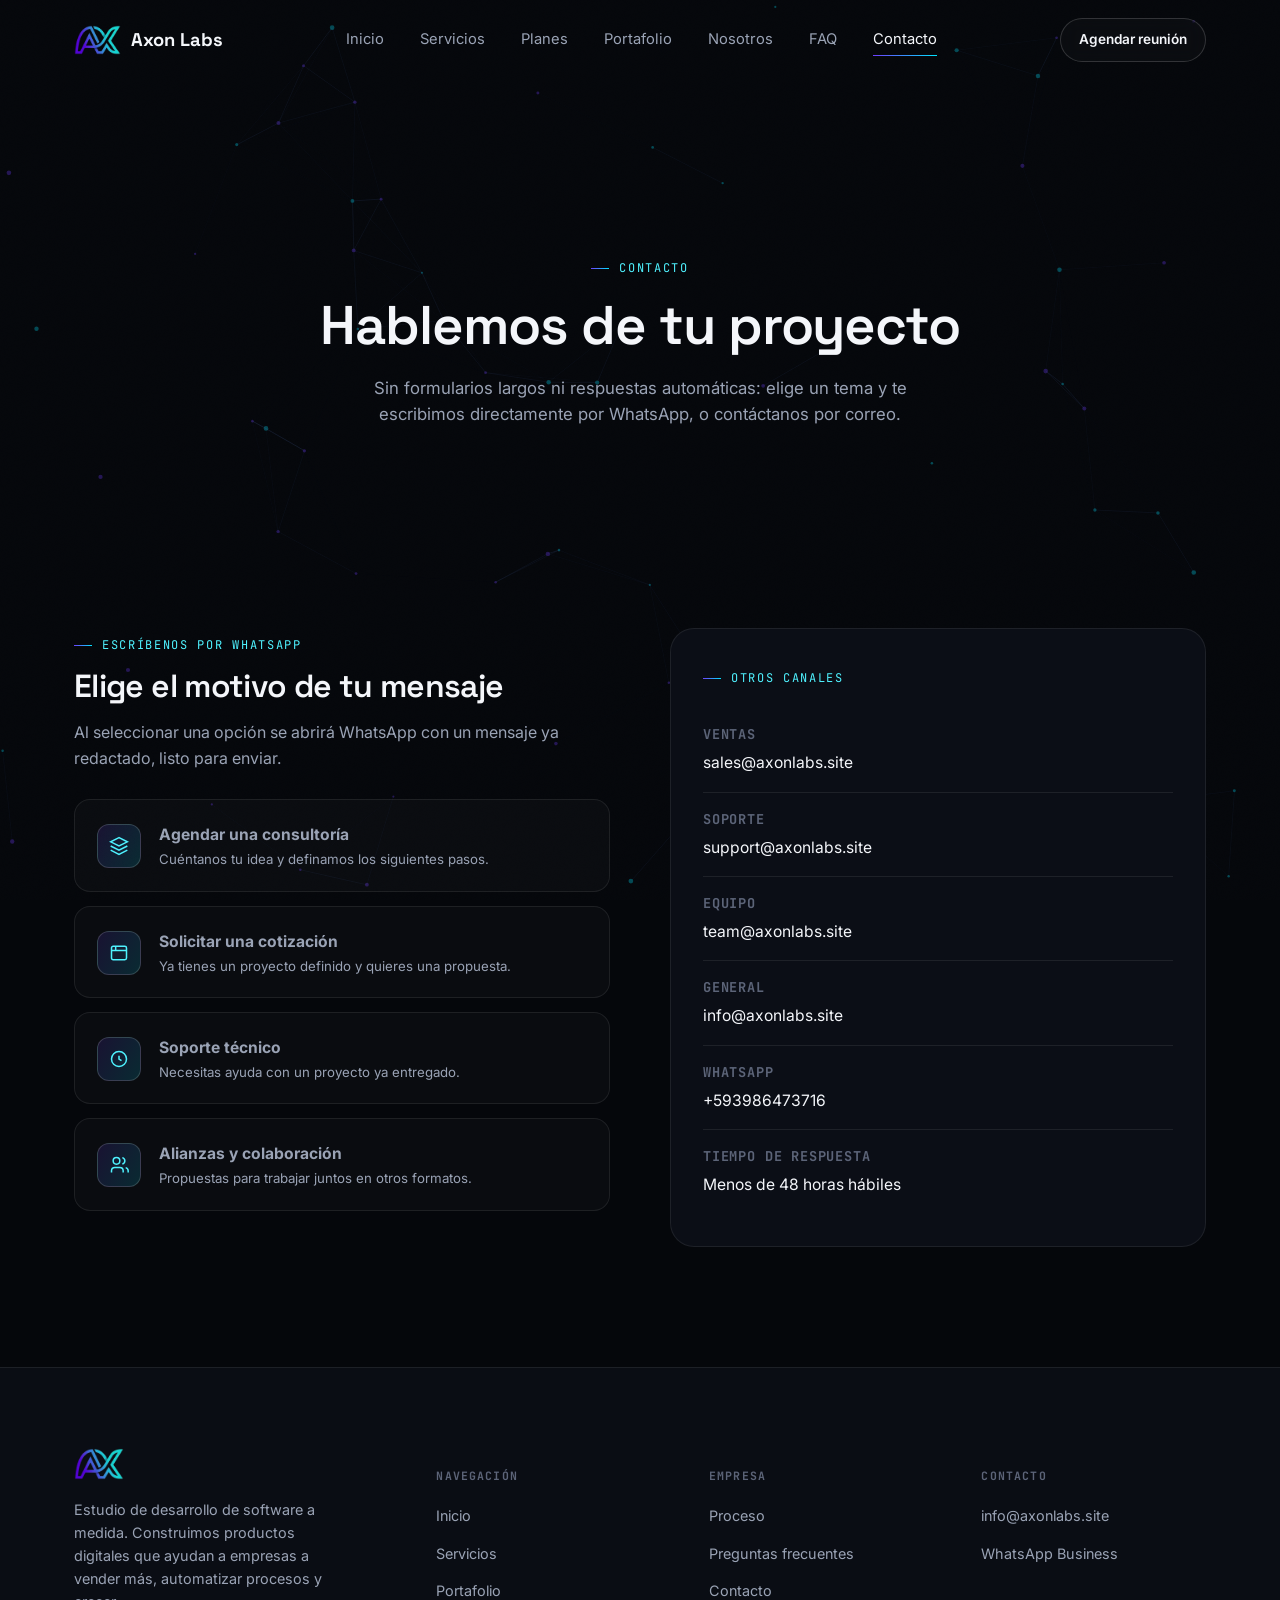
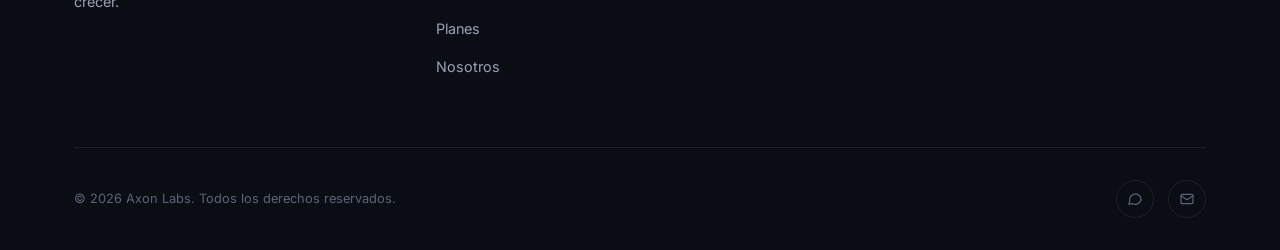
==== commit d514316c: "change: numero de contacto" ====
--- a/contacto.html
+++ b/contacto.html
@@ -111,7 +111,7 @@
             <div class="row">
               <div>
                 <strong>WhatsApp</strong>
-                <span class="val">+593 96 407 3557</span>
+                <span class="val">+593986473716</span>
               </div>
             </div>
             <div class="row">
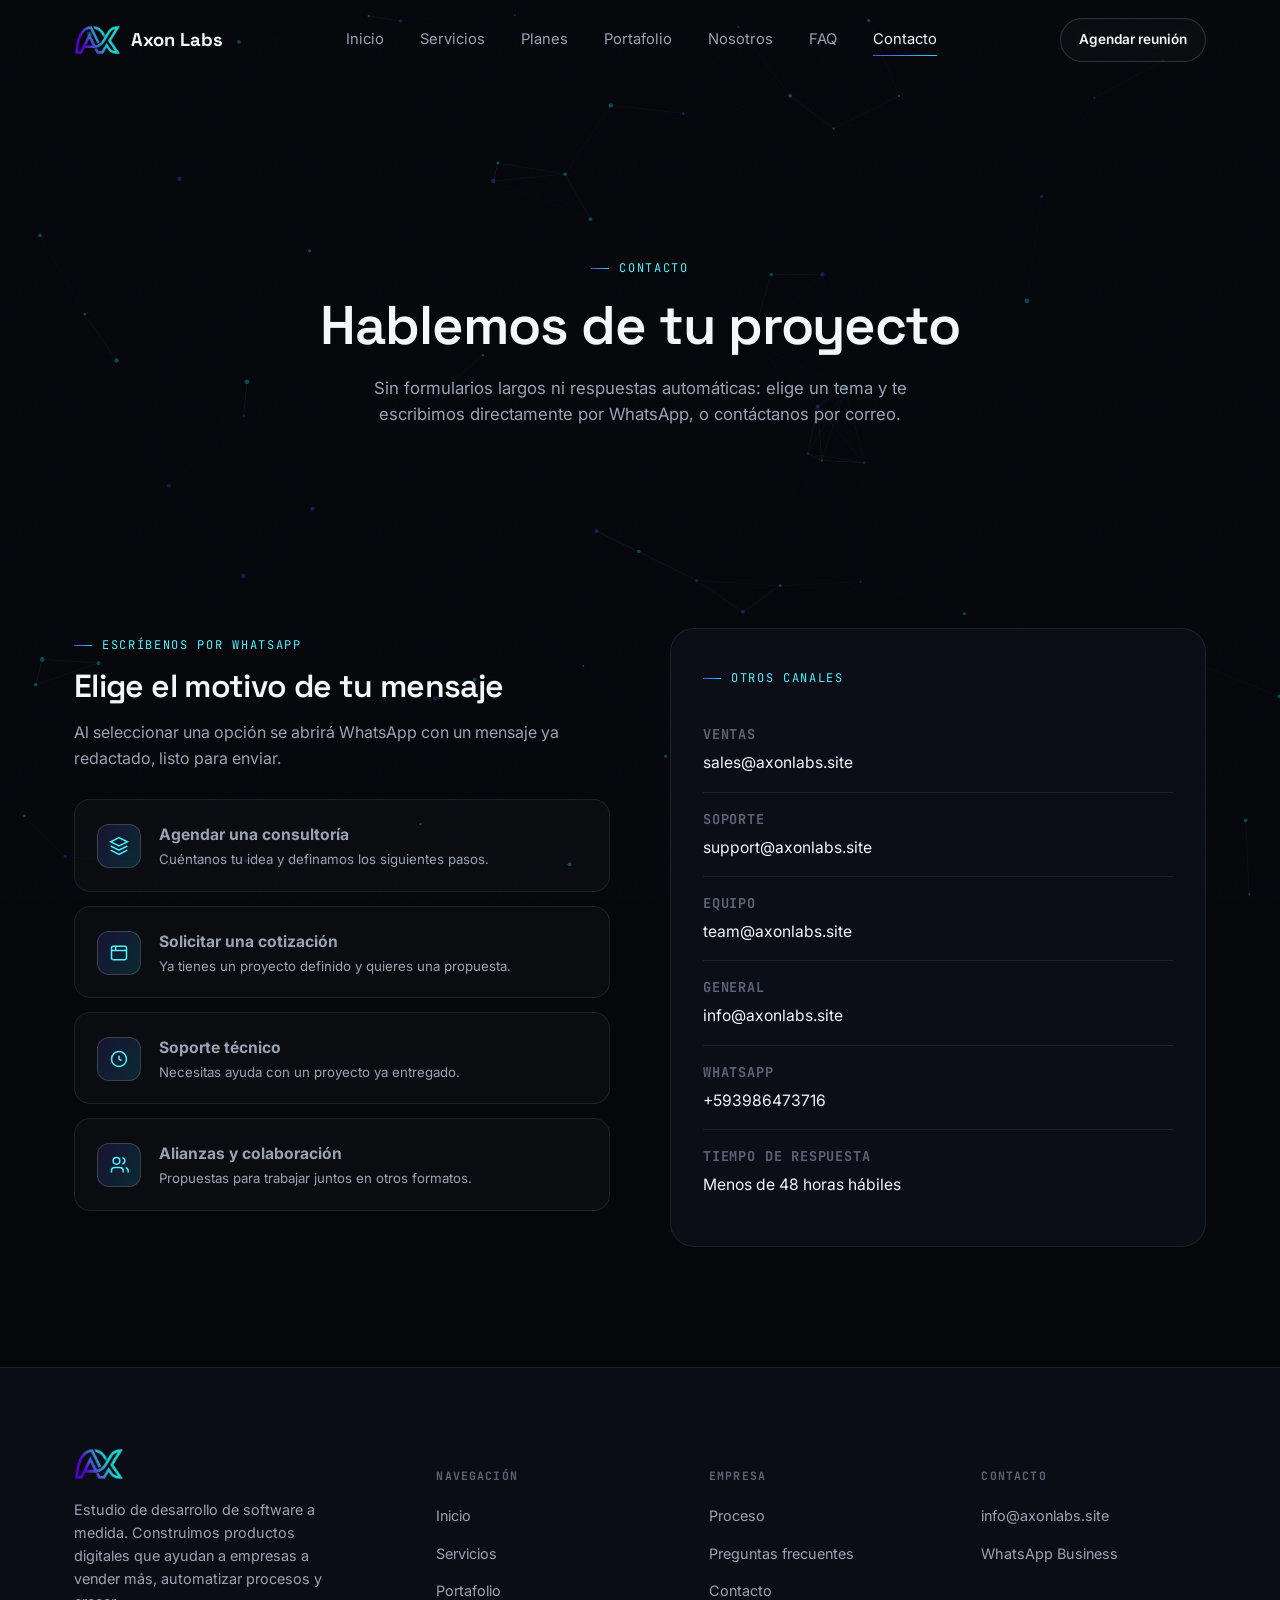
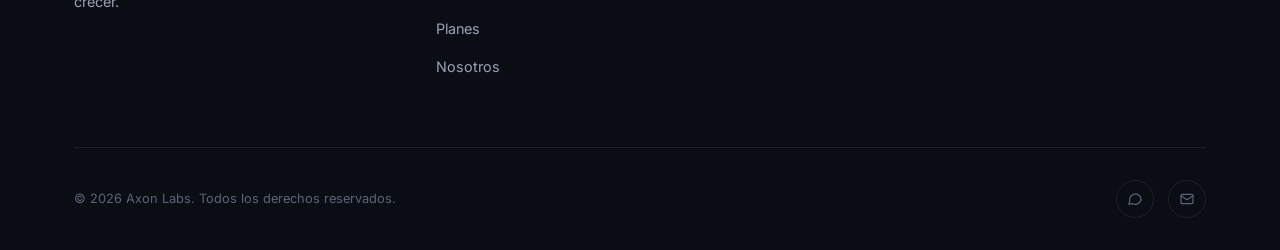
==== commit b33ca43d: "changes: numero de contacto" ====
--- a/contacto.html
+++ b/contacto.html
@@ -144,7 +144,7 @@
       </div>
       <div class="footer-col">
         <h5>Contacto</h5>
-        <ul><li><a href="mailto:info@axonlabs.site">info@axonlabs.site</a></li><li><a href="https://wa.me/593964073557" target="_blank" rel="noopener">WhatsApp Business</a></li></ul>
+        <ul><li><a href="mailto:info@axonlabs.site">info@axonlabs.site</a></li><li><a href="https://wa.me/593986473716" target="_blank" rel="noopener">WhatsApp Business</a></li></ul>
       </div>
     </div>
     <div class="footer-bottom">
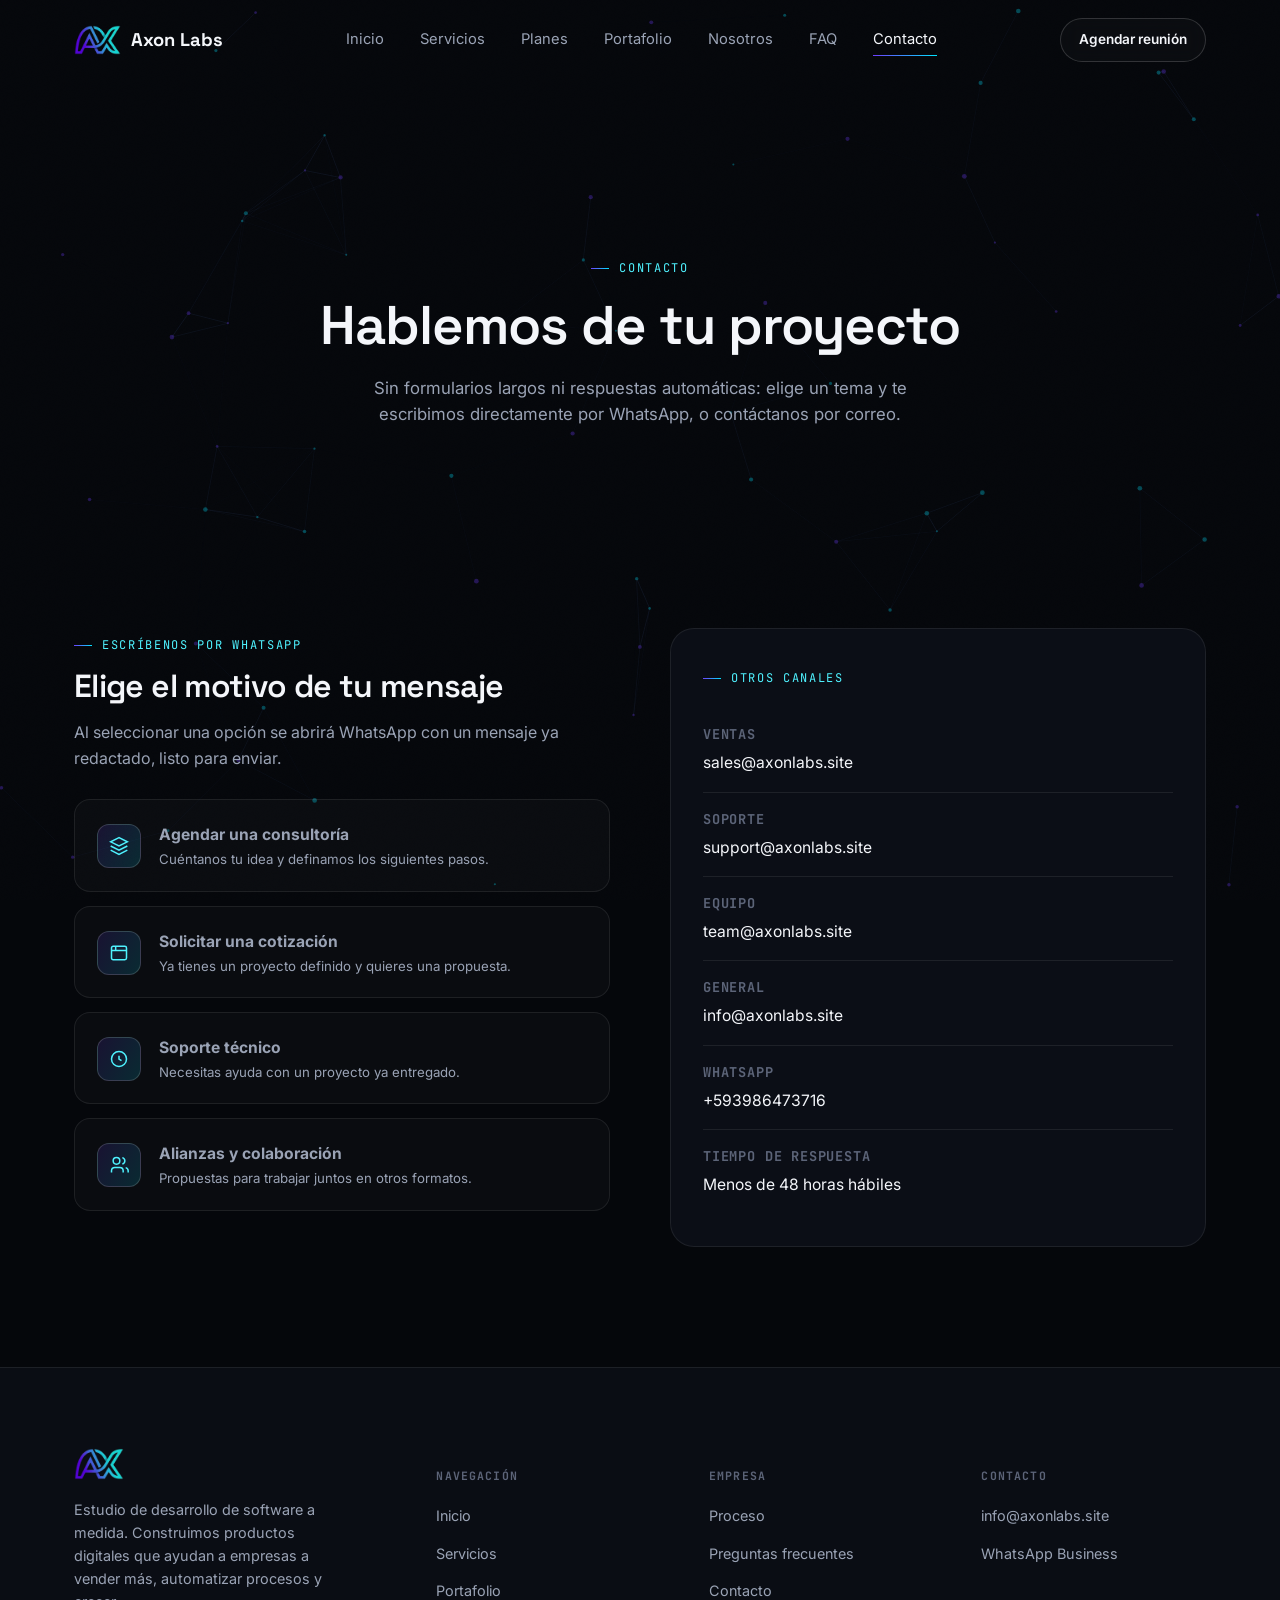
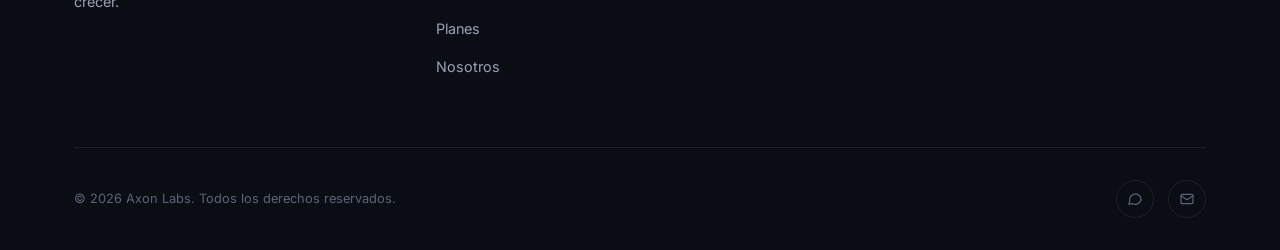
==== commit 2627c9ed: "changes: todos los contactos" ====
--- a/contacto.html
+++ b/contacto.html
@@ -150,7 +150,7 @@
     <div class="footer-bottom">
       <span>© <span id="year"></span> Axon Labs. Todos los derechos reservados.</span>
       <div class="footer-social">
-        <a href="https://wa.me/593964073557" target="_blank" rel="noopener" aria-label="WhatsApp"><svg viewBox="0 0 24 24" fill="none" stroke="currentColor" stroke-width="1.8"><path d="M21 11.5a8.5 8.5 0 0 1-12.4 7.5L3 20l1.1-5.4A8.5 8.5 0 1 1 21 11.5Z"/></svg></a>
+        <a href="https://wa.me/593986473716" target="_blank" rel="noopener" aria-label="WhatsApp"><svg viewBox="0 0 24 24" fill="none" stroke="currentColor" stroke-width="1.8"><path d="M21 11.5a8.5 8.5 0 0 1-12.4 7.5L3 20l1.1-5.4A8.5 8.5 0 1 1 21 11.5Z"/></svg></a>
         <a href="mailto:info@axonlabs.site" aria-label="Correo"><svg viewBox="0 0 24 24" fill="none" stroke="currentColor" stroke-width="1.8"><rect x="3" y="5" width="18" height="14" rx="2"/><path d="m3 7 9 6 9-6"/></svg></a>
       </div>
     </div>
